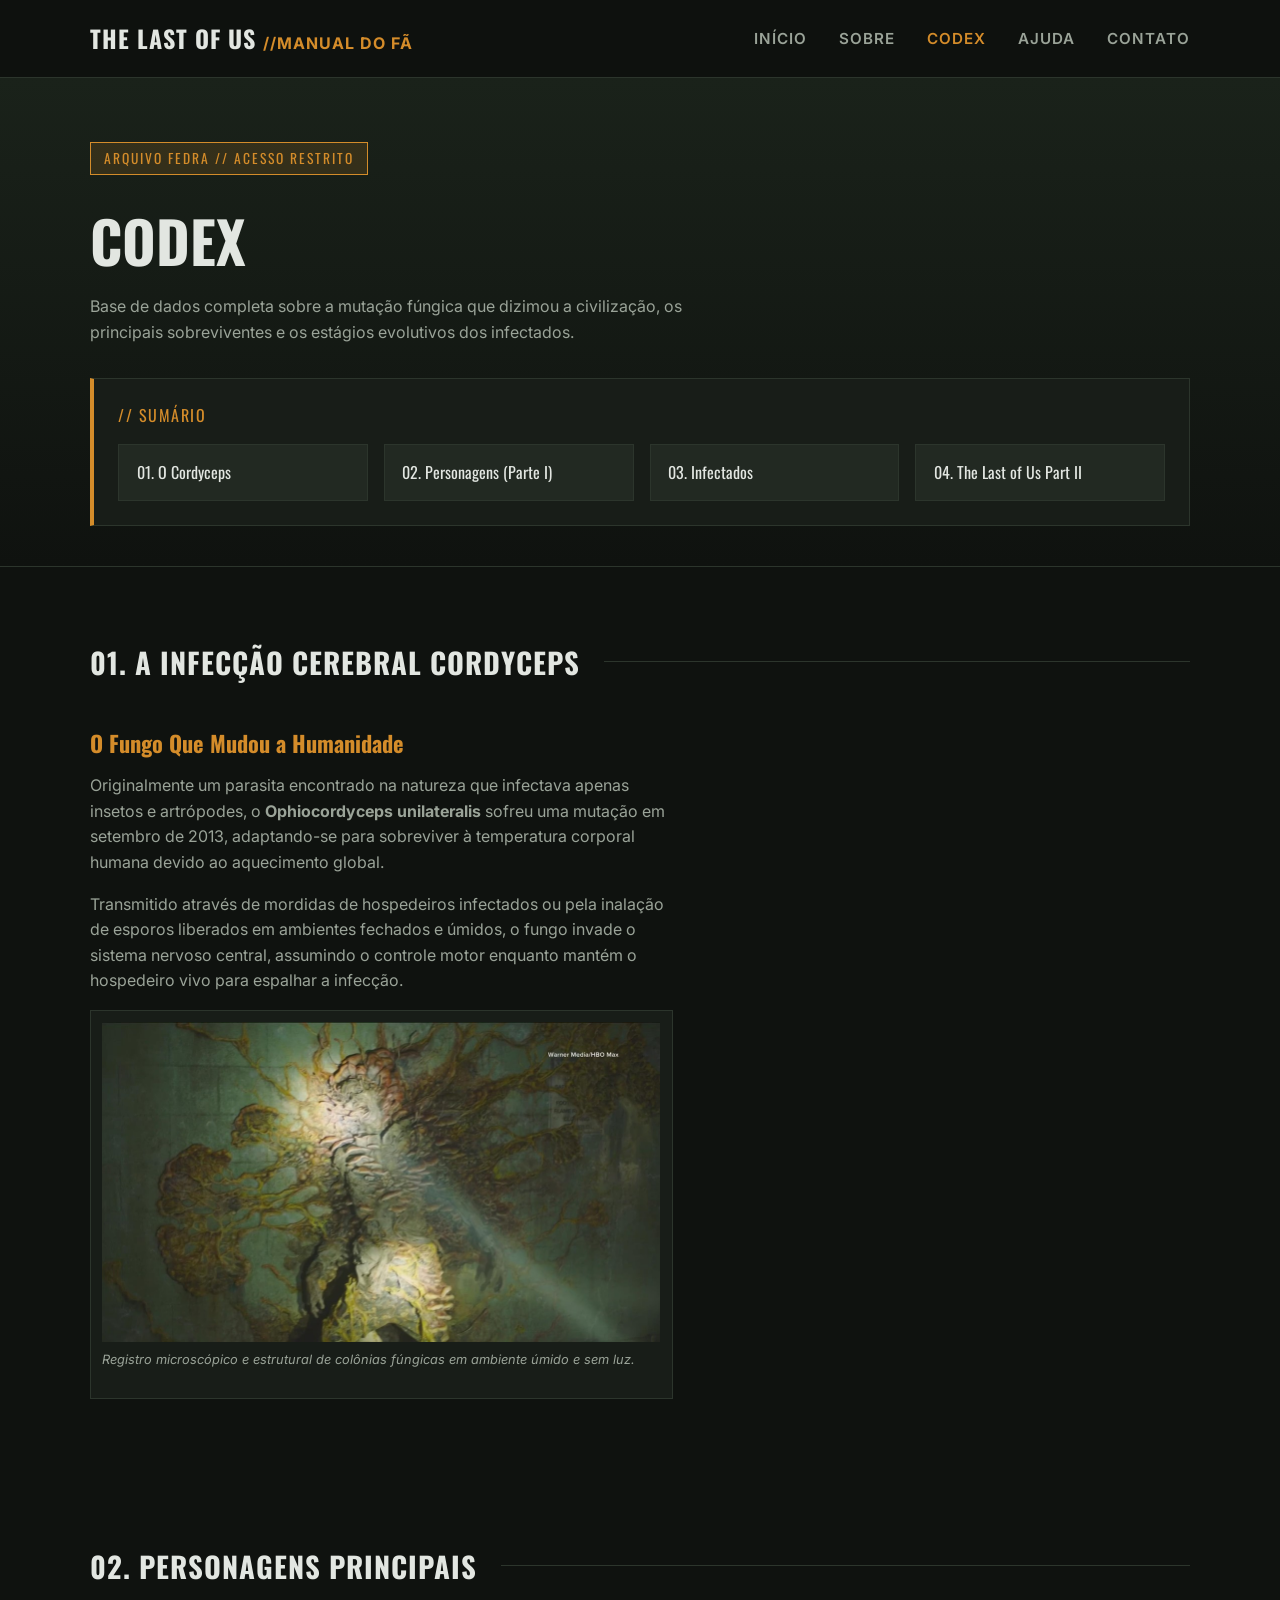
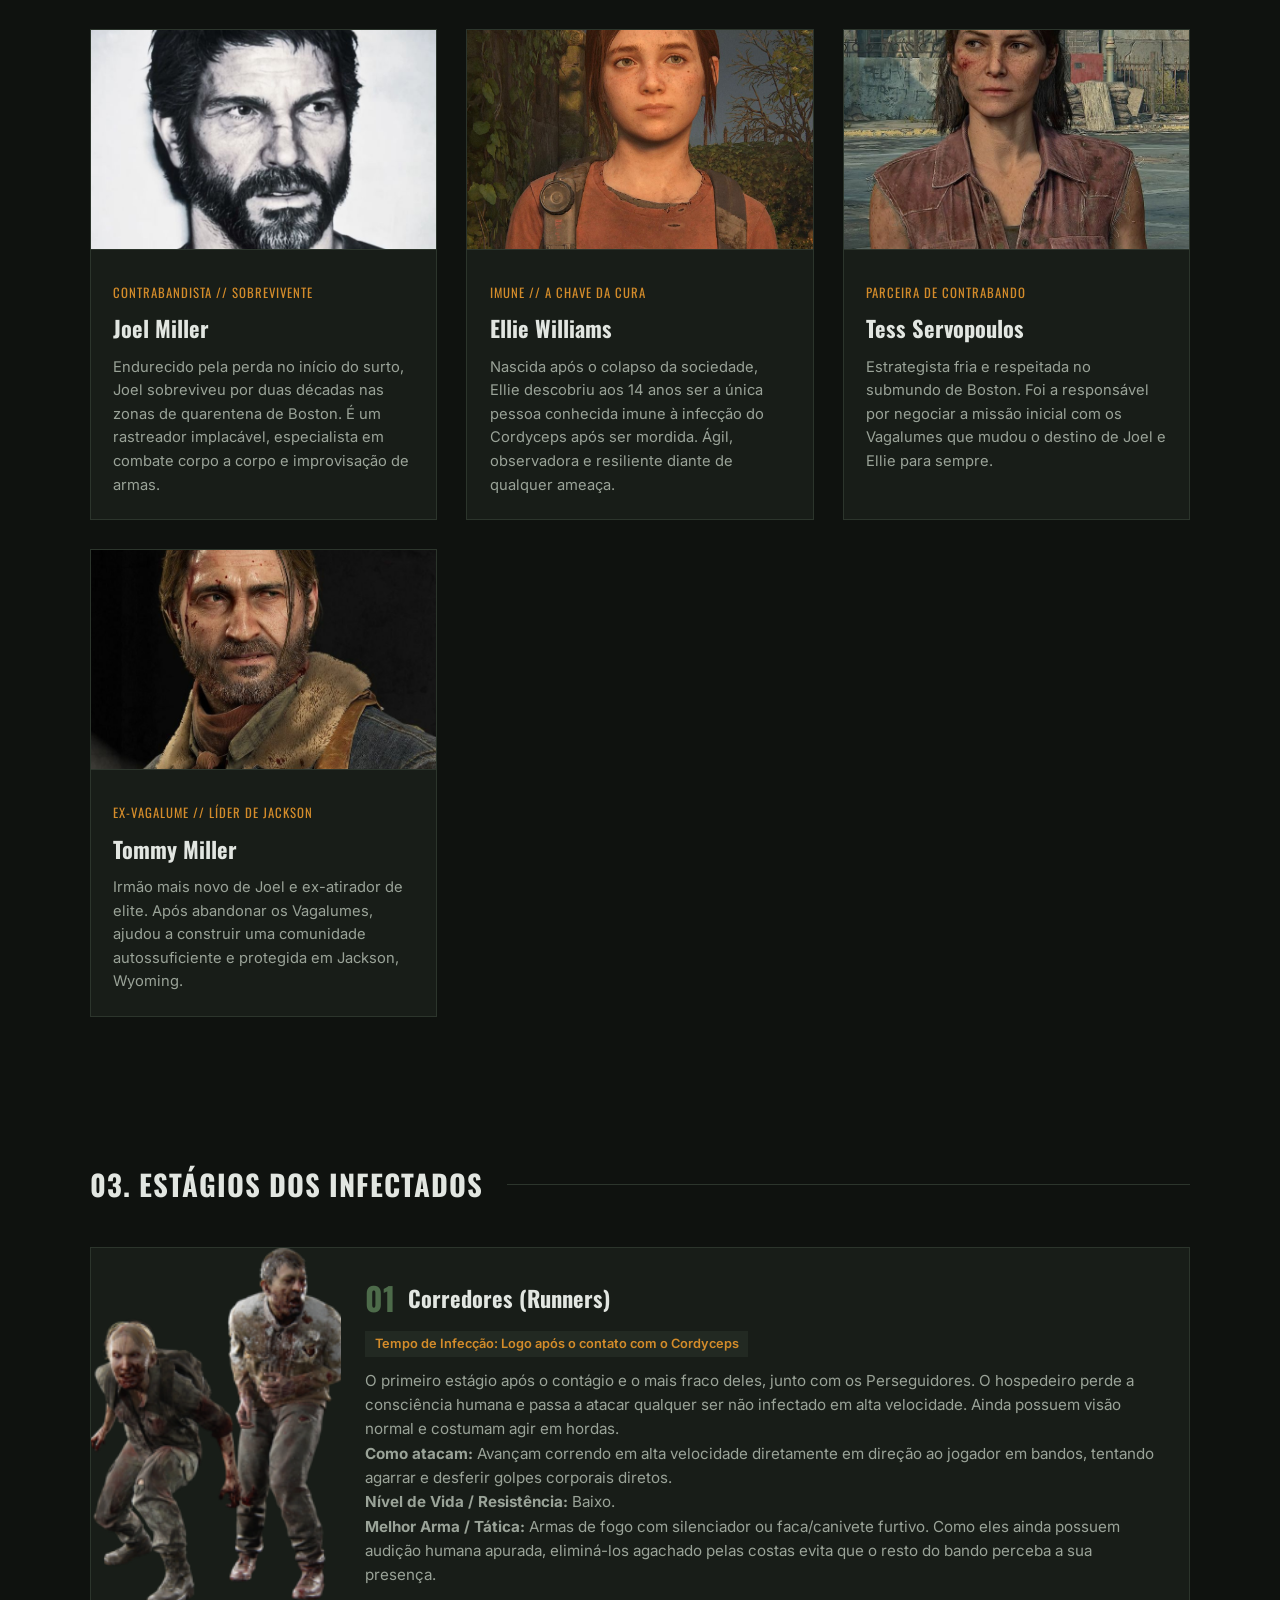
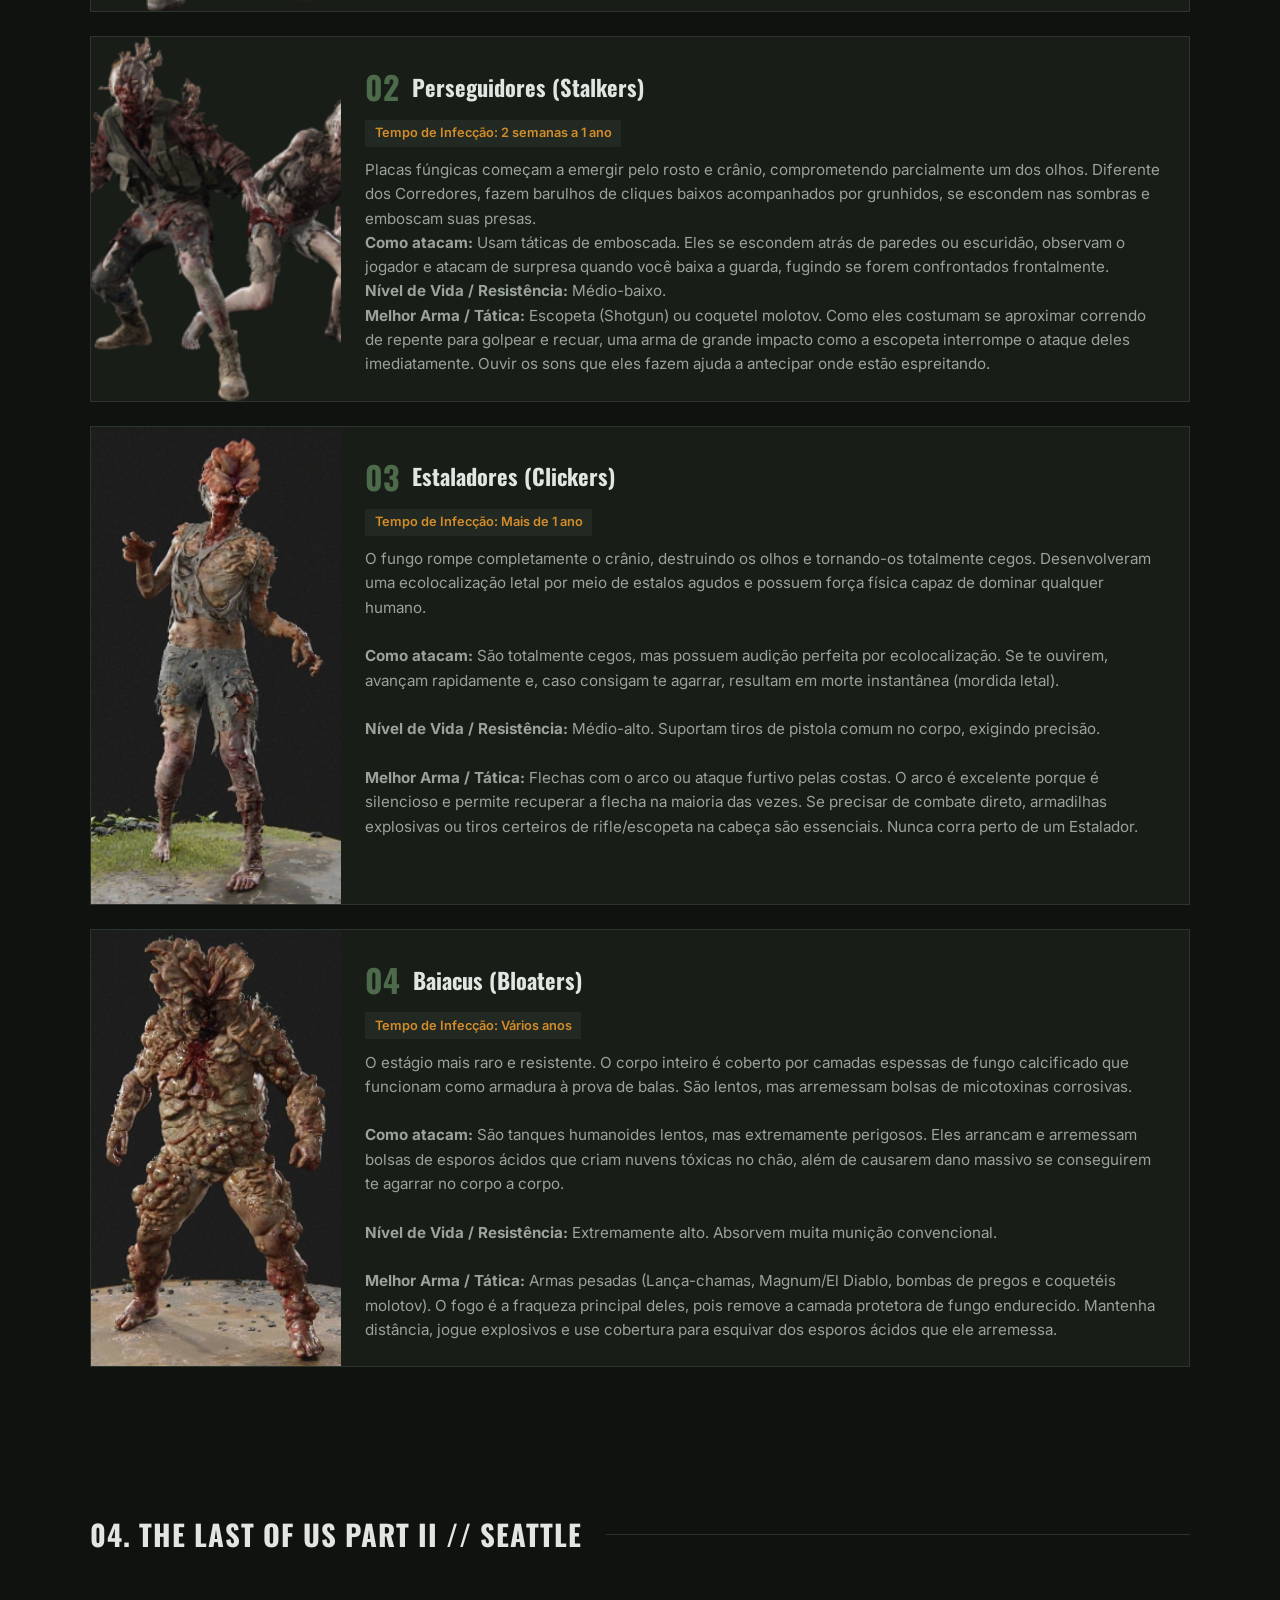
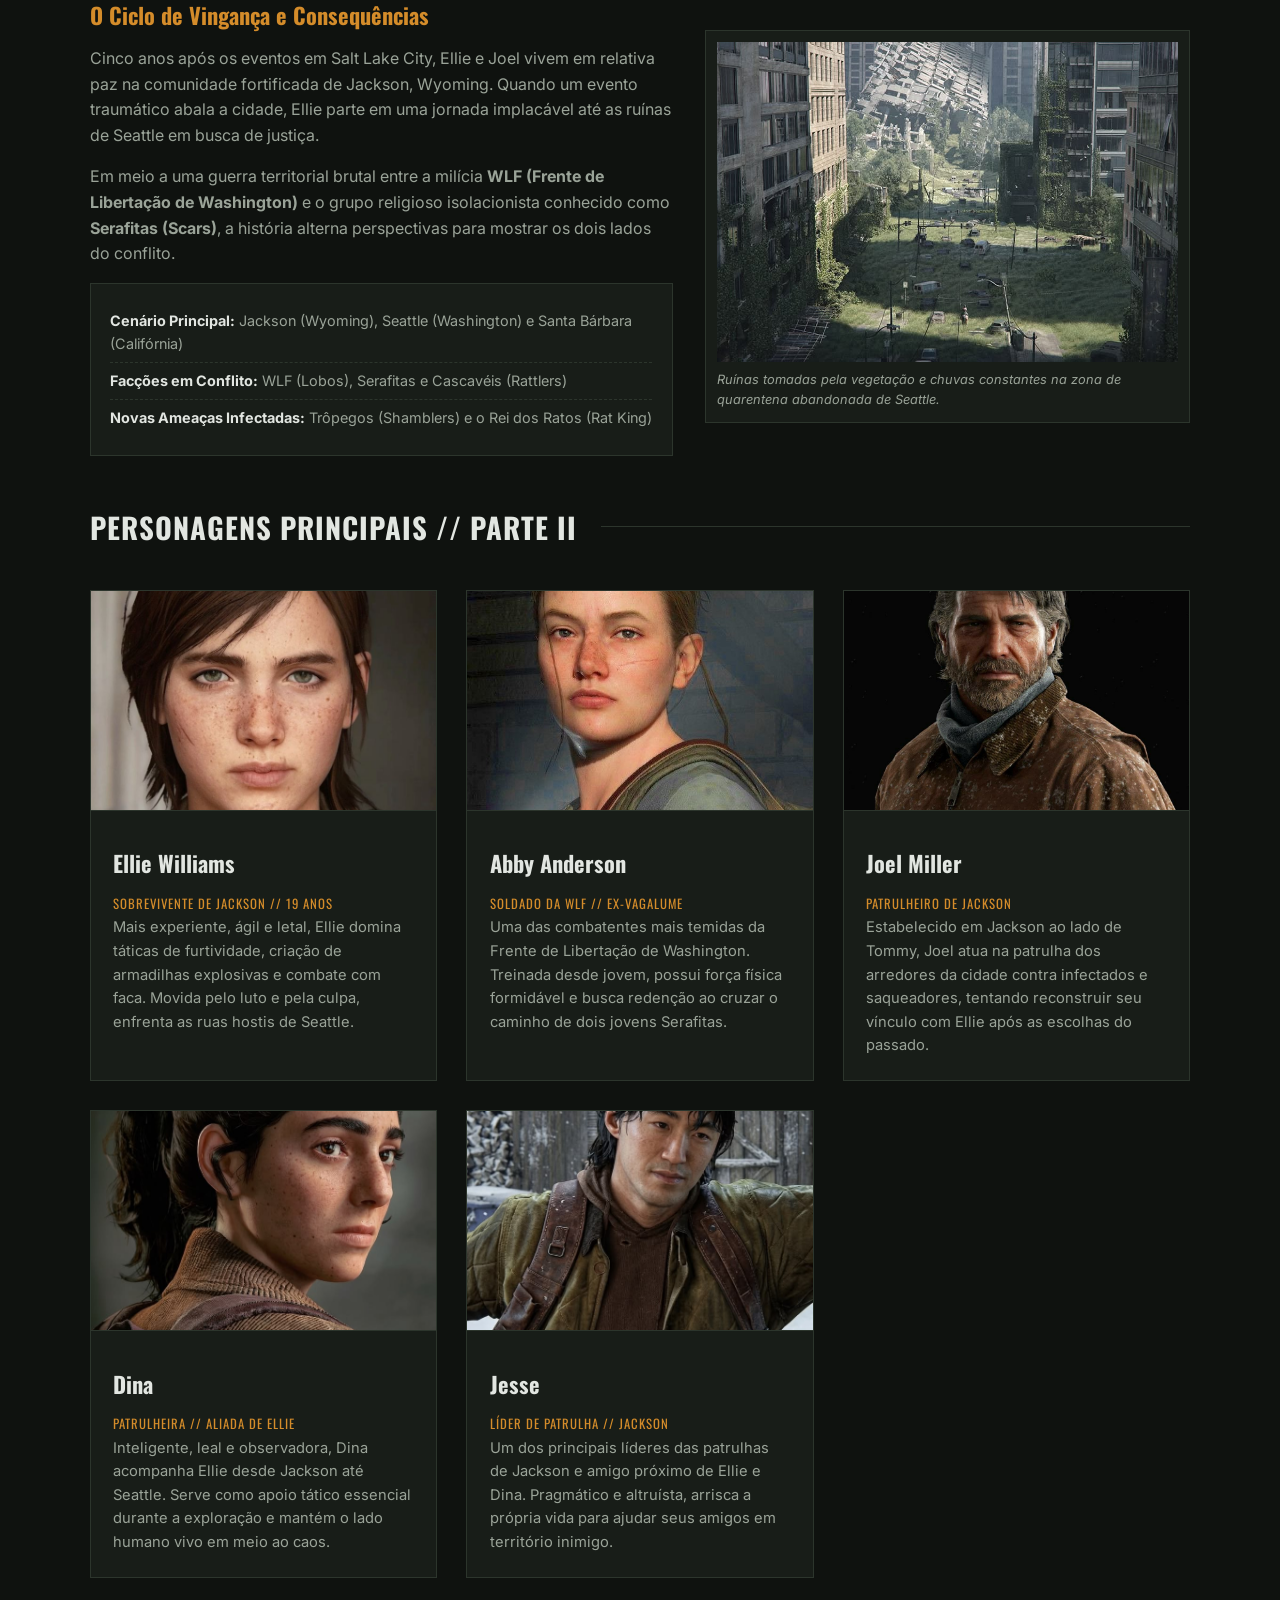
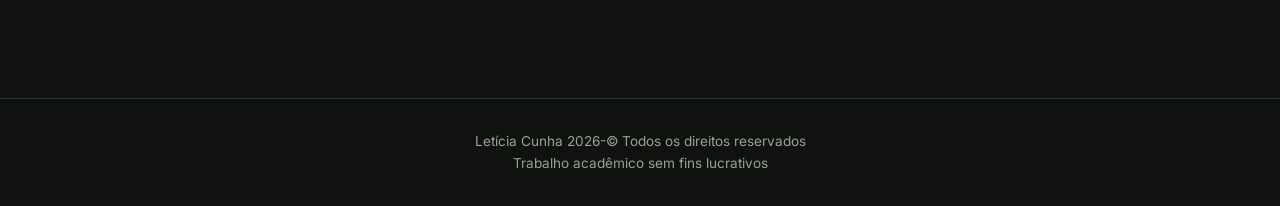
==== codex.html @ 8c50dfb0 "Inserção do Site" ====
<!DOCTYPE html>
<html lang="pt-BR">

<head>
  <meta charset="UTF-8">
  <meta name="viewport" content="width=device-width, initial-scale=1.0">
  <title>The Last of Us | Codex</title>
  <link href="https://fonts.googleapis.com/css2?family=Inter:wght@400;600;700&family=Oswald:wght@500;700&display=swap"
    rel="stylesheet">
  <link rel="icon" type="image/jpeg" href="img/vagalume.jpg">
  <link rel="stylesheet" href="style.css">
</head>

<body id="topo">
  <header class="navbar">
    <div class="container nav-content">
      <a href="index.html" class="logo">THE LAST OF US <span>//MANUAL DO FÃ</span></a>
      <nav>
        <ul class="nav-links">
          <li><a href="index.html">Início</a></li>
          <li><a href="sobre.html">Sobre</a></li>
          <li><a href="codex.html" class="active">Codex</a></li>
          <li><a href="ajuda.html">Ajuda</a></li>
          <li><a href="contato.html">Contato</a></li>
        </ul>
      </nav>
    </div>
  </header>

  <section class="codex-hero">
    <div class="container">
      <span class="tag">ARQUIVO FEDRA // ACESSO RESTRITO</span>
      <h1>CODEX</h1>
      <p>Base de dados completa sobre a mutação fúngica que dizimou a civilização, os principais sobreviventes e os
        estágios evolutivos dos infectados.</p>

      <nav class="summary-box" aria-label="Sumário do Codex">
        <div class="summary-title">// SUMÁRIO</div>
        <ul class="summary-grid">
          <li>
            <a href="#cordyceps" class="summary-link">
              01. O Cordyceps
            </a>
          </li>
          <li>
            <a href="#personagens" class="summary-link">
              02. Personagens (Parte I)
            </a>
          </li>
          <li>
            <a href="#infectados" class="summary-link">
              03. Infectados
            </a>
          </li>
          <li>
            <a href="#parte2" class="summary-link">
              04. The Last of Us Part II
            </a>
          </li>
        </ul>
      </nav>
    </div>
  </section>

  <section id="cordyceps" class="section">
    <div class="container">
      <div class="section-header">
        <h2>01. A INFECÇÃO CEREBRAL CORDYCEPS</h2>
        <div class="line"></div>
      </div>

      <div class="lore-grid">
        <div class="lore-text">
          <h3>O Fungo Que Mudou a Humanidade</h3>
          <p>Originalmente um parasita encontrado na natureza que infectava apenas insetos e artrópodes, o
            <strong>Ophiocordyceps unilateralis</strong> sofreu uma mutação em setembro de 2013, adaptando-se para
            sobreviver à temperatura corporal humana devido ao aquecimento global.
          </p>
          <p>Transmitido através de mordidas de hospedeiros infectados ou pela inalação de esporos liberados em
            ambientes fechados e úmidos, o fungo invade o sistema nervoso central, assumindo o controle motor enquanto
            mantém o hospedeiro vivo para espalhar a infecção.</p>
          <div class="image-frame">
            <img src="img/cordyceps.jpg" alt="Estruturas fúngicas crescendo em ambiente escuro">
            <p class="image-caption">Registro microscópico e estrutural de colônias fúngicas em ambiente úmido e sem
              luz.
            </p>
          </div>
        </div>
      </div>
  </section>

  <section id="personagens" class="section">
    <div class="container">
      <div class="section-header">
        <h2>02. PERSONAGENS PRINCIPAIS</h2>
        <div class="line"></div>
      </div>

      <div class="cards-grid">
        <!-- Joel -->
        <article class="char-card">
          <img src="img/joel.jpg" alt="Retrato representando Joel Miller">
          <div class="char-info">
            <span class="char-role">Contrabandista // Sobrevivente</span>
            <h3>Joel Miller</h3>
            <p>Endurecido pela perda no início do surto, Joel sobreviveu por duas décadas nas zonas de quarentena de
              Boston. É um rastreador implacável, especialista em combate corpo a corpo e improvisação de armas.</p>
          </div>
        </article>

        <!-- Ellie -->
        <article class="char-card">
          <img src="img/ellie1.jpg" alt="Retrato representando Ellie Williams">
          <div class="char-info">
            <span class="char-role">Imune // A Chave da Cura</span>
            <h3>Ellie Williams</h3>
            <p>Nascida após o colapso da sociedade, Ellie descobriu aos 14 anos ser a única pessoa conhecida imune à
              infecção do Cordyceps após ser mordida. Ágil, observadora e resiliente diante de qualquer ameaça.</p>
          </div>
        </article>

        <!-- Tess -->
        <article class="char-card">
          <img src="img/tess.jpg" alt="Retrato representando Tess Servopoulos">
          <div class="char-info">
            <span class="char-role">Parceira de Contrabando</span>
            <h3>Tess Servopoulos</h3>
            <p>Estrategista fria e respeitada no submundo de Boston. Foi a responsável por negociar a missão inicial com
              os Vagalumes que mudou o destino de Joel e Ellie para sempre.</p>
          </div>
        </article>

        <article class="char-card">
          <img src="img/tommy.jpg" alt="Retrato representando Tommy Miller">
          <div class="char-info">
            <span class="char-role">Ex-Vagalume // Líder de Jackson</span>
            <h3>Tommy Miller</h3>
            <p>Irmão mais novo de Joel e ex-atirador de elite. Após abandonar os Vagalumes, ajudou a construir uma
              comunidade autossuficiente e protegida em Jackson, Wyoming.</p>
          </div>
        </article>
      </div>
    </div>
  </section>

  <section id="infectados" class="section">
    <div class="container">
      <div class="section-header">
        <h2>03. ESTÁGIOS DOS INFECTADOS</h2>
        <div class="line"></div>
      </div>

      <div class="infected-list">
        <div class="infected-card">
          <img src="img/runner.png" alt="Representação sombria de um Corredor">
          <div class="infected-content">
            <div class="stage-header">
              <span class="stage-num">01</span>
              <h3>Corredores (Runners)</h3>
            </div>
            <span class="infected-meta">Tempo de Infecção: Logo após o contato com o Cordyceps</span>
            <p>O primeiro estágio após o contágio e o mais fraco deles, junto com os Perseguidores. O hospedeiro perde a
              consciência humana e passa a atacar qualquer ser não infectado em alta velocidade. Ainda possuem visão
              normal e costumam agir em hordas.<br>
              <b>Como atacam:</b> Avançam correndo em alta velocidade diretamente em direção ao jogador em bandos,
              tentando
              agarrar e desferir golpes corporais diretos.<br>
              <b>Nível de Vida / Resistência:</b> Baixo.<br>
              <b>Melhor Arma / Tática:</b> Armas de fogo com silenciador ou faca/canivete furtivo. Como eles ainda
              possuem
              audição humana apurada, eliminá-los agachado pelas costas evita que o resto do bando perceba a sua
              presença.
            </p>
            <div class="line"></div>
          </div>
        </div>

        <div class="infected-card">
          <img src="img/stalker.png" alt="Representação de um Perseguidor nas sombras">
          <div class="infected-content">
            <div class="stage-header">
              <span class="stage-num">02</span>
              <h3>Perseguidores (Stalkers)</h3>
            </div>
            <span class="infected-meta">Tempo de Infecção: 2 semanas a 1 ano</span>
            <p>Placas fúngicas começam a emergir pelo rosto e crânio, comprometendo parcialmente um dos olhos. Diferente
              dos Corredores, fazem barulhos de cliques baixos acompanhados por grunhidos, se escondem nas sombras e
              emboscam suas presas.<br>
              <b>Como atacam:</b> Usam táticas de emboscada. Eles se escondem atrás de paredes ou escuridão, observam o
              jogador e atacam de surpresa quando você baixa a guarda, fugindo se forem confrontados frontalmente.<br>
              <b>Nível de Vida / Resistência:</b> Médio-baixo.<br>
              <b>Melhor Arma / Tática:</b> Escopeta (Shotgun) ou coquetel molotov. Como eles costumam se aproximar
              correndo de
              repente para golpear e recuar, uma arma de grande impacto como a escopeta interrompe o ataque deles
              imediatamente. Ouvir os sons que eles fazem ajuda a antecipar onde estão espreitando.
            </p>
          </div>
        </div>

        <div class="infected-card">
          <img src="img/clicker.png" alt="Textura orgânica representando um Estalador">
          <div class="infected-content">
            <div class="stage-header">
              <span class="stage-num">03</span>
              <h3>Estaladores (Clickers)</h3>
            </div>
            <span class="infected-meta">Tempo de Infecção: Mais de 1 ano</span>
            <p>O fungo rompe completamente o crânio, destruindo os olhos e tornando-os totalmente cegos. Desenvolveram
              uma ecolocalização letal por meio de estalos agudos e possuem força física capaz de dominar qualquer
              humano.<br><br>
            <p><b>Como atacam:</b> São totalmente cegos, mas possuem audição perfeita por ecolocalização. Se te ouvirem,
              avançam
              rapidamente e, caso consigam te agarrar, resultam em morte instantânea (mordida letal).<br><br>
              <b>Nível de Vida / Resistência:</b> Médio-alto. Suportam tiros de pistola comum no corpo, exigindo
              precisão.<br><br>
              <b>Melhor Arma / Tática:</b> Flechas com o arco ou ataque furtivo pelas costas. O arco é excelente porque
              é
              silencioso e permite recuperar a flecha na maioria das vezes. Se precisar de combate direto, armadilhas
              explosivas ou tiros certeiros de rifle/escopeta na cabeça são essenciais. Nunca corra perto de um
              Estalador.
            </p>
          </div>
        </div>

        <div class="infected-card">
          <img src="img/bloater.png" alt="Representação densa e pesada de um Baiacu">
          <div class="infected-content">
            <div class="stage-header">
              <span class="stage-num">04</span>
              <h3>Baiacus (Bloaters)</h3>
            </div>
            <span class="infected-meta">Tempo de Infecção: Vários anos</span>
            <p>O estágio mais raro e resistente. O corpo inteiro é coberto por camadas espessas de fungo calcificado que
              funcionam como armadura à prova de balas. São lentos, mas arremessam bolsas de micotoxinas
              corrosivas.<br><br>
              <b>Como atacam:</b> São tanques humanoides lentos, mas extremamente perigosos. Eles arrancam e arremessam
              bolsas
              de esporos ácidos que criam nuvens tóxicas no chão, além de causarem dano massivo se conseguirem te
              agarrar no corpo a corpo.<br><br>
              <b>Nível de Vida / Resistência:</b> Extremamente alto. Absorvem muita munição convencional.<br><br>
              <b>Melhor Arma / Tática:</b> Armas pesadas (Lança-chamas, Magnum/El Diablo, bombas de pregos e coquetéis
              molotov). O fogo é a fraqueza principal deles, pois remove a camada protetora de fungo endurecido.
              Mantenha distância, jogue explosivos e use cobertura para esquivar dos esporos ácidos que ele arremessa.
            </p>
          </div>
        </div>
      </div>
    </div>
  </section>
  <!--2 -->
  <section id="parte2" class="section">
    <div class="container">
      <div class="section-header">
        <h2>04. THE LAST OF US PART II // SEATTLE</h2>
        <div class="line"></div>
      </div>

      <div class="lore-grid" style="margin-bottom: 3rem;">
        <div class="lore-text">
          <h3>O Ciclo de Vingança e Consequências</h3>
          <p>Cinco anos após os eventos em Salt Lake City, Ellie e Joel vivem em relativa paz na comunidade fortificada
            de Jackson, Wyoming. Quando um evento traumático abala a cidade, Ellie parte em uma jornada implacável até
            as ruínas de Seattle em busca de justiça.</p>
          <p>Em meio a uma guerra territorial brutal entre a milícia <strong>WLF (Frente de Libertação de
              Washington)</strong> e o grupo religioso isolacionista conhecido como <strong>Serafitas (Scars)</strong>,
            a história alterna perspectivas para mostrar os dois lados do conflito.</p>

          <div class="lore-facts">
            <ul>
              <li><strong>Cenário Principal:</strong> Jackson (Wyoming), Seattle (Washington) e Santa Bárbara
                (Califórnia)</li>
              <li><strong>Facções em Conflito:</strong> WLF (Lobos), Serafitas e Cascavéis (Rattlers)</li>
              <li><strong>Novas Ameaças Infectadas:</strong> Trôpegos (Shamblers) e o Rei dos Ratos (Rat King)</li>
            </ul>
          </div>
        </div>

        <div class="image-frame">
          <img src="img/seattle.jpg" alt="Ruínas urbanas tomadas pela vegetação em Seattle">
          <p class="image-caption">Ruínas tomadas pela vegetação e chuvas constantes na zona de quarentena abandonada de
            Seattle.</p>
        </div>
      </div>

      <div class="section-header">
        <h2>PERSONAGENS PRINCIPAIS // PARTE II</h2>
        <div class="line"></div>
      </div>

      <div class="cards-grid">
        <!-- Ellie -->
        <article class="char-card">
          <img src="img/ellie2.jpg" alt="Ellie em The Last of Us Part II">
          <div class="char-info">
            <h3>Ellie Williams</h3>
            <span class="char-role">Sobrevivente de Jackson // 19 Anos</span>

            <p>Mais experiente, ágil e letal, Ellie domina táticas de furtividade, criação de armadilhas explosivas e
              combate com faca. Movida pelo luto e pela culpa, enfrenta as ruas hostis de Seattle.</p>
          </div>
        </article>

        <!-- Abby -->
        <article class="char-card">
          <img src="img/abby2.jpg" alt="Abby Anderson">
          <div class="char-info">
            <h3>Abby Anderson</h3>
            <span class="char-role">Soldado da WLF // Ex-Vagalume</span>

            <p>Uma das combatentes mais temidas da Frente de Libertação de Washington. Treinada desde jovem, possui
              força física formidável e busca redenção ao cruzar o caminho de dois jovens Serafitas.</p>
          </div>
        </article>

        <!-- Joel -->
        <article class="char-card">
          <img src="img/joel2.jpg" alt="Joel Miller em Jackson">
          <div class="char-info">
            <h3>Joel Miller</h3>
            <span class="char-role">Patrulheiro de Jackson</span>

            <p>Estabelecido em Jackson ao lado de Tommy, Joel atua na patrulha dos arredores da cidade contra infectados
              e saqueadores, tentando reconstruir seu vínculo com Ellie após as escolhas do passado.</p>
          </div>
        </article>

        <!-- Dina -->
        <article class="char-card">
          <img src="img/dina.jpg" alt="Dina">
          <div class="char-info">
            <h3>Dina</h3>
            <span class="char-role">Patrulheira // Aliada de Ellie</span>

            <p>Inteligente, leal e observadora, Dina acompanha Ellie desde Jackson até Seattle. Serve como apoio tático
              essencial durante a exploração e mantém o lado humano vivo em meio ao caos.</p>
          </div>
        </article>

        <!-- Jesse -->
        <article class="char-card">
          <img src="img/jesse.jpg" alt="Jesse">
          <div class="char-info">
            <h3>Jesse</h3>
            <span class="char-role">Líder de Patrulha // Jackson</span>
            <p>Um dos principais líderes das patrulhas de Jackson e amigo próximo de Ellie e Dina. Pragmático e
              altruísta, arrisca a própria vida para ajudar seus amigos em território inimigo.</p>
          </div>
        </article>
      </div>
    </div>
  </section>
  <a href="#topo" class="back-to-top">&uarr; TOPO</a>

  <footer class="footer">
    <div class="container">
      <p>Letícia Cunha 2026-© Todos os direitos reservados <br> Trabalho acadêmico sem fins lucrativos</p>
    </div>
  </footer>
  <script>
    const btnTopo = document.querySelector('.back-to-top');

    window.addEventListener('scroll', function () {
      if (window.scrollY > 300) {
        btnTopo.classList.add('ativo');
      } else {
        btnTopo.classList.remove('ativo');
      }
    });
  </script>
</body>

</html>
---- style.css ----
:root {
    --bg-dark: #0f120f;
    --bg-card: #181d18;
    --bg-elevated: #222922;
    --text-main: #e2e6e1;
    --text-muted: #9aa398;
    --accent-amber: #d48c2a;   
    --accent-moss: #4d6b4a;    
    --border-color: #2c352c;
    --font-display: 'Oswald', sans-serif;
    --font-body: 'Inter', sans-serif;
  }
  
  * {
    margin: 0;
    padding: 0;
    box-sizing: border-box;
  }
  
  body {
    background-color: var(--bg-dark);
    color: var(--text-main);
    font-family: var(--font-body);
    line-height: 1.6;
  }
  
  .container {
    width: 90%;
    max-width: 1100px;
    margin: 0 auto;
  }
  
  .navbar {
    background-color: rgba(15, 18, 15, 0.95);
    border-bottom: 1px solid var(--border-color);
    padding: 1.2rem 0;
    position: sticky;
    top: 0;
    z-index: 100;
  }
  

  
  .nav-content {
    display: flex;
    justify-content: space-between;
    align-items: center;
  }
  
  .logo {
    font-family: var(--font-display);
    font-size: 1.5rem;
    font-weight: 700;
    color: var(--text-main);
    text-decoration: none;
    letter-spacing: 1px;
  }
  
  .logo span {
    color: var(--accent-amber);
    font-size: 1rem;
  }
  
  .nav-links {
    list-style: none;
    display: flex;
    gap: 2rem;
  }
  
  .nav-links a {
    color: var(--text-muted);
    text-decoration: none;
    font-weight: 600;
    font-size: 0.95rem;
    text-transform: uppercase;
    letter-spacing: 1px;
    transition: color 0.3s;
  }
  
  .nav-links a:hover,
  .nav-links a.active {
    color: var(--accent-amber);
  }
  
  .hero {
    position: relative;
    min-height: 75vh;
    display: flex;
    align-items: center;
    background: 
      linear-gradient(to right, rgba(15, 18, 15, 0.95) 35%, rgba(15, 18, 15, 0.6)),
      radial-gradient(circle at top right, #2e3d2c, #0f120f);
    border-bottom: 1px solid var(--border-color);
  }
  
  .hero-content {
    max-width: 680px;
    padding: 4rem 0;
  }
  
  .tag {
    display: inline-block;
    background-color: rgba(212, 140, 42, 0.15);
    color: var(--accent-amber);
    border: 1px solid var(--accent-amber);
    padding: 0.3rem 0.8rem;
    font-family: var(--font-display);
    font-size: 0.85rem;
    letter-spacing: 2px;
    margin-bottom: 1.2rem;
  }
  
  .hero h1 {
    font-family: var(--font-display);
    font-size: clamp(2.4rem, 5vw, 3.8rem);
    line-height: 1.1;
    margin-bottom: 1.2rem;
    letter-spacing: 0.5px;
  }
  
  .hero p {
    color: var(--text-muted);
    font-size: 1.1rem;
    margin-bottom: 2rem;
  }
  /*BOTOES*/

  .btn-saibamais {
    display: inline-block;
    background-color: 2c352c(79, 98, 124, 0.63);
    color: #ffffff;
    border: 1px solid #d48c2a;
    padding: 6px 10px;
    margin-top: 10px;
    border-radius: 10px;
    text-decoration: none;
    font-weight: 600;
    cursor: pointer;
    transition: all 0.3s ease;
  }
  
  .btn-saibamais:hover {
    background-color: #0d1c07c2;
    box-shadow: 0 0 10px #e5eb7a;
    transform: translateY(-2px);
  }
  .hero-buttons {
    display: flex;
    gap: 1rem;
    flex-wrap: wrap;
  }
  
  .btn {
    padding: 0.85rem 1.8rem;
    text-decoration: none;
    font-family: var(--font-display);
    text-transform: uppercase;
    letter-spacing: 1.5px;
    font-size: 1rem;
    transition: all 0.3s ease;
  }
  
  .btn-primary {
    background-color: var(--accent-amber);
    color: #0f120f;
    font-weight: 700;
  }
  
  .btn-primary:hover {
    background-color: #e69d38;
  }
  
  .btn-outline {
    border: 1px solid var(--text-muted);
    color: var(--text-main);
  }
  
  .btn-outline:hover {
    border-color: var(--accent-amber);
    color: var(--accent-amber);
  }
  
  /*CARDS*/
  .section {
    padding: 4.5rem 0;
  }
  
  .section-header {
    display: flex;
    align-items: center;
    gap: 1.5rem;
    margin-bottom: 2.5rem;
  }
  
  .section-header h2 {
    font-family: var(--font-display);
    font-size: 1.8rem;
    letter-spacing: 1px;
    white-space: nowrap;
  }
  
  .section-header .line {
    height: 1px;
    background-color: var(--border-color);
    width: 100%;
  }
  
  .cards-grid {
    display: grid;
    grid-template-columns: repeat(auto-fit, minmax(290px, 1fr));
    gap: 1.8rem;
  }
  
  .card {
    background-color: var(--bg-card);
    border: 1px solid var(--border-color);
    padding: 2rem;
    transition: transform 0.3s, border-color 0.3s;
  }
  
  .card:hover {
    transform: translateY(-5px);
    border-color: var(--accent-moss);
  }
  
  .card-badge {
    color: var(--accent-amber);
    font-family: var(--font-display);
    font-size: 1.85rem;
    letter-spacing: 1.5px;
    margin-bottom: 0.6rem;
  }
  
  .card h3 {
    font-family: var(--font-display);
    font-size: 1.4rem;
    margin-bottom: 0.8rem;
  }
  
  .card p {
    color: var(--text-muted);
    font-size: 1rem;
  }
  
  /* PÁGINA SOBRE */
  .page-banner {
    background: linear-gradient(to bottom, #1a211a, var(--bg-dark));
    padding: 4rem 0 3rem;
    border-bottom: 1px solid var(--border-color);
  }
  
  .page-banner h1 {
    font-family: var(--font-display);
    font-size: 2.8rem;
    margin-bottom: 0.5rem;
  }
  
  .page-banner p {
    color: var(--text-muted);
  }
  
  .about-grid {
    display: grid;
    grid-template-columns: 1.5fr 1fr;
    gap: 3rem;
    align-items: start;
  }
  
  .about-text h2 {
    font-family: var(--font-display);
    font-size: 1.8rem;
    margin-bottom: 1rem;
    color: var(--accent-amber);
  }
  
  .about-text p {
    margin-bottom: 1.2rem;
    color: var(--text-muted);
  }
  
  .quote {
    border-left: 3px solid var(--accent-amber);
    padding-left: 1.2rem;
    margin-top: 1.5rem;
    font-style: italic;
    color: var(--text-main);
  }
  
  .about-box {
    background-color: var(--bg-card);
    border: 1px solid var(--border-color);
    padding: 1.8rem;
  }
  
  .about-box h3 {
    font-family: var(--font-display);
    margin-bottom: 1.2rem;
    letter-spacing: 1px;
    border-bottom: 1px solid var(--border-color);
    padding-bottom: 0.5rem;
  }
  
  .info-list {
    list-style: none;
  }
  
  .info-list li {
    padding: 0.6rem 0;
    border-bottom: 1px dashed var(--border-color);
    font-size: 0.92rem;
    color: var(--text-muted);
  }
  
  .info-list li strong {
    color: var(--text-main);
  }
  
  .stages-list {
    display: flex;
    flex-direction: column;
    gap: 1.2rem;
  }
  
  .stage-item {
    display: flex;
    gap: 1.5rem;
    background-color: var(--bg-card);
    border: 1px solid var(--border-color);
    padding: 1.5rem;
    align-items: center;
  }
  
  .stage-num {
    font-family: var(--font-display);
    font-size: 2rem;
    font-weight: 700;
    color: var(--accent-moss);
  }
  
  .stage-item h4 {
    font-family: var(--font-display);
    font-size: 1.25rem;
    margin-bottom: 0.3rem;
  }
  
  .stage-item p {
    color: var(--text-muted);
    font-size: 0.95rem;
  }
  
  .footer {
    border-top: 1px solid var(--border-color);
    padding: 2rem 0;
    text-align: center;
    color: var(--text-muted);
    font-size: 0.85rem;
    margin-top: 3rem;
  }
  
  @media (max-width: 768px) {
    .about-grid {
      grid-template-columns: 1fr;
    }
    
    .stage-item {
      flex-direction: column;
      align-items: flex-start;
      gap: 0.5rem;
    }
  }
  .btn-topo {
    bottom: 15px;
    right: 15px;
    padding: 10px 14px;
    font-size: 0.75rem;
}
.btn-topo {
  position: fixed;
  bottom: 30px;
  right: 30px;
  background-color: var(--cor-destaque);
  color: white;
  text-decoration: none;
  padding: 12px 18px;
  border-radius: 50px;
  font-weight: bold;
  font-size: 0.85rem;
  box-shadow: 0 4px 15px rgba(0, 0, 0, 0.3);
  transition: all 0.4s ease;
  z-index: 9999;
  opacity: 0;
  visibility: hidden;
  transform: translateY(20px);
}

.btn-topo.ativo {
  opacity: 1;
  visibility: visible;
  transform: translateY(0);
}

.btn-topo:hover {
  background-color: #a87f2a;
}
.codex-hero {
  background: linear-gradient(to bottom, #1a221a, var(--bg-dark));
  padding: 4rem 0 2.5rem;
  border-bottom: 1px solid var(--border-color);
}

.codex-hero h1 {
  font-family: var(--font-display);
  font-size: clamp(2.4rem, 5vw, 3.6rem);
  margin-bottom: 0.5rem;
}

.codex-hero p {
  color: var(--text-muted);
  max-width: 650px;
}

/* Sumário */
.summary-box {
  background-color: var(--bg-card);
  border: 1px solid var(--border-color);
  border-left: 4px solid var(--accent-amber);
  padding: 1.5rem;
  margin-top: 2rem;
}

.summary-title {
  font-family: var(--font-display);
  color: var(--accent-amber);
  letter-spacing: 1.5px;
  margin-bottom: 1rem;
}

.summary-grid {
  display: grid;
  grid-template-columns: repeat(auto-fit, minmax(220px, 1fr));
  gap: 1rem;
  list-style: none;
}

.summary-link {
  display: flex;
  justify-content: space-between;
  background-color: var(--bg-elevated);
  border: 1px solid var(--border-color);
  padding: 0.9rem 1.1rem;
  color: var(--text-main);
  text-decoration: none;
  font-family: var(--font-display);
  transition: 0.3s;
}

.summary-link span {
  color: var(--accent-amber);
}

.summary-link:hover {
  border-color: var(--accent-amber);
  transform: translateY(-2px);
}

/* Seções e Tópico 01: Cordyceps */
.section {
  scroll-margin-top: 80px;
}

.lore-grid {
  display: grid;
  grid-template-columns: 1.2fr 1fr;
  gap: 2rem;
  align-items: center;
}

.lore-text h3 {
  font-family: var(--font-display);
  color: var(--accent-amber);
  font-size: 1.4rem;
  margin-bottom: 0.8rem;
}

.lore-text p {
  color: var(--text-muted);
  margin-bottom: 1rem;
}

.lore-facts {
  background-color: var(--bg-card);
  border: 1px solid var(--border-color);
  padding: 1.2rem;
}

.lore-facts ul {
  list-style: none;
}

.lore-facts li {
  padding: 0.4rem 0;
  border-bottom: 1px dashed var(--border-color);
  font-size: 0.9rem;
  color: var(--text-muted);
}

.lore-facts li:last-child {
  border-bottom: none;
}

.lore-facts strong {
  color: var(--text-main);
}

.image-frame {
  background-color: var(--bg-card);
  border: 1px solid var(--border-color);
  padding: 0.7rem;
}

.image-frame img {
  width: 100%;
  height: 320px;
  object-fit: cover;
  display: block;
}

.image-caption {
  font-size: 0.8rem;
  color: var(--text-muted);
  margin-top: 0.5rem;
  font-style: italic;
}

/* Tópico 02: Personagens */
.char-card {
  background-color: var(--bg-card);
  border: 1px solid var(--border-color);
  transition: 0.3s;
}

.char-card:hover {
  transform: translateY(-4px);
  border-color: var(--accent-amber);
}

.char-card img {
  width: 100%;
  height: 220px;
  object-fit: cover;
  border-bottom: 1px solid var(--border-color);
}

.char-info {
  padding: 1.4rem;
}

.char-role {
  font-family: var(--font-display);
  color: var(--accent-amber);
  font-size: 0.8rem;
  letter-spacing: 1px;
  text-transform: uppercase;
}

.char-info h3 {
  font-family: var(--font-display);
  font-size: 1.4rem;
  margin: 0.3rem 0 0.6rem;
}

.char-info p {
  color: var(--text-muted);
  font-size: 0.92rem;
}

/* Tópico 03: Infectados */
.infected-list {
  display: flex;
  flex-direction: column;
  gap: 1.5rem;
}

.infected-card {
  display: grid;
  grid-template-columns: 250px 1fr;
  background-color: var(--bg-card);
  border: 1px solid var(--border-color);
}

.infected-card img {
  width: 100%;
  height: 100%;
  min-height: 190px;
  object-fit: cover;
}

.infected-content {
  padding: 1.5rem;
}

.stage-header {
  display: flex;
  align-items: center;
  gap: 0.8rem;
  margin-bottom: 0.4rem;
}

.stage-header h3 {
  font-family: var(--font-display);
  font-size: 1.4rem;
}

.infected-meta {
  display: inline-block;
  background-color: var(--bg-elevated);
  color: var(--accent-amber);
  padding: 0.2rem 0.6rem;
  font-size: 0.8rem;
  font-weight: 600;
  margin-bottom: 0.7rem;
}

.infected-content p {
  color: var(--text-muted);
  font-size: 0.95rem;
}

.back-to-top {
  position: fixed;
  bottom: 25px;
  right: 25px;
  background-color: var(--accent-amber);
  color: var(--bg-dark);
  text-decoration: none;
  font-family: var(--font-display);
  font-weight: 700;
  padding: 0.7rem 1.1rem;
  border-radius: 4px;
  z-index: 99;
  
  /* Estados para sumir e aparecer suavemente */
  opacity: 0;
  visibility: hidden;
  transform: translateY(15px);
  transition: opacity 0.3s ease, visibility 0.3s ease, transform 0.3s ease;
}

/* Estado quando a classe 'ativo' for adicionada via JavaScript */
.back-to-top.ativo {
  opacity: 1;
  visibility: visible;
  transform: translateY(0);
}

.back-to-top:hover {
  background-color: #e69d38;
}

@media (max-width: 768px) {
  .lore-grid,
  .infected-card {
    grid-template-columns: 1fr;
  }
}
/* === FORMULÁRIO DE CONTATO === */
.contact-box {
  background-color: var(--bg-card);
  border: 1px solid var(--border-color);
  border-left: 4px solid var(--accent-amber);
  padding: 2rem;
  max-width: 700px;
  margin: 0 auto;
}

.contact-desc {
  color: var(--text-muted);
  margin-bottom: 1.8rem;
  font-size: 0.98rem;
}

.tlou-form {
  display: flex;
  flex-direction: column;
  gap: 1.3rem;
}

.form-group {
  display: flex;
  flex-direction: column;
  gap: 0.5rem;
}

.form-group label {
  font-family: var(--font-display);
  color: var(--text-main);
  letter-spacing: 1px;
  font-size: 0.95rem;
  text-transform: uppercase;
}

.tlou-form input,
.tlou-form select,
.tlou-form textarea {
  background-color: var(--bg-elevated);
  border: 1px solid var(--border-color);
  color: var(--text-main);
  font-family: var(--font-body);
  font-size: 0.95rem;
  padding: 0.85rem 1rem;
  outline: none;
  transition: border-color 0.3s ease;
}

.tlou-form textarea {
  resize: none;
}

.tlou-form input:focus,
.tlou-form select:focus,
.tlou-form textarea:focus {
  border-color: var(--accent-amber);
}

.btn-submit {
  background-color: var(--accent-amber);
  color: var(--bg-dark);
  font-family: var(--font-display);
  font-weight: 700;
  font-size: 1.05rem;
  letter-spacing: 1.5px;
  padding: 0.9rem 1.8rem;
  border: none;
  cursor: pointer;
  align-self: flex-start;
  transition: background-color 0.3s ease, transform 0.2s ease;
}

.btn-submit:hover {
  background-color: #e69d38;
  transform: translateY(-2px);
}
.help-two-col {
  display: grid;
  grid-template-columns: repeat(auto-fit, minmax(300px, 1fr));
  gap: 2rem;
}

.help-panel {
  background-color: var(--bg-card);
  border: 1px solid var(--border-color);
  border-top: 3px solid var(--accent-amber);
  padding: 2rem;
}

.panel-badge {
  display: inline-block;
  font-family: var(--font-display);
  color: var(--accent-amber);
  font-size: 0.85rem;
  letter-spacing: 1.5px;
  margin-bottom: 0.5rem;
}

.help-panel h3 {
  font-family: var(--font-display);
  font-size: 1.5rem;
  margin-bottom: 1rem;
}

.help-panel p {
  color: var(--text-muted);
  margin-bottom: 1.2rem;
  font-size: 0.96rem;
}

.help-list {
  list-style: none;
  display: flex;
  flex-direction: column;
  gap: 0.8rem;
}

.help-list li {
  background-color: var(--bg-elevated);
  border-left: 2px solid var(--accent-moss);
  padding: 0.8rem 1rem;
  font-size: 0.92rem;
}

.help-list li strong {
  color: var(--text-main);
}
.infected-card.no-img {
  display: block; 
}
body, p, li, span, input, textarea, select, button {
  font-family: var(--font-body);
}
h1, h2, h3, h4, .logo, .stage-num, .panel-badge, .char-role, .summary-link {
  font-family: var(--font-display);
}
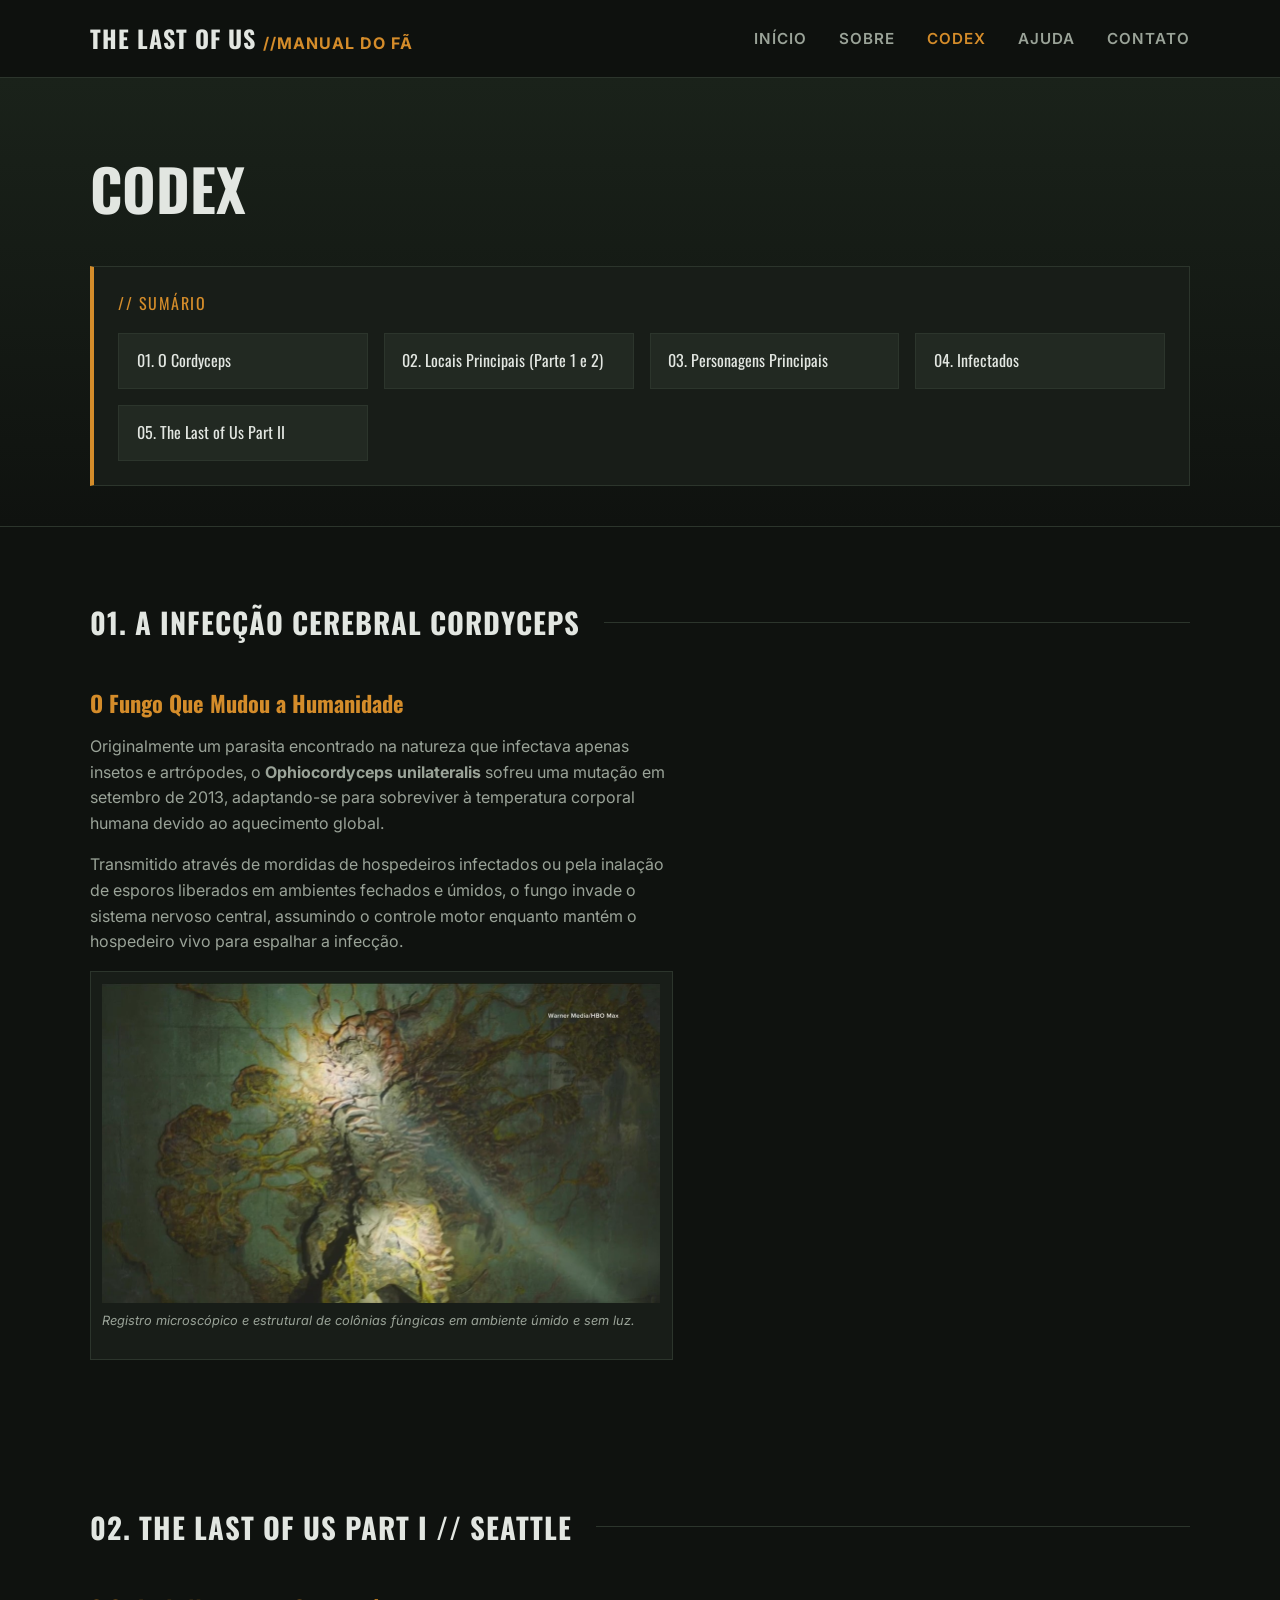
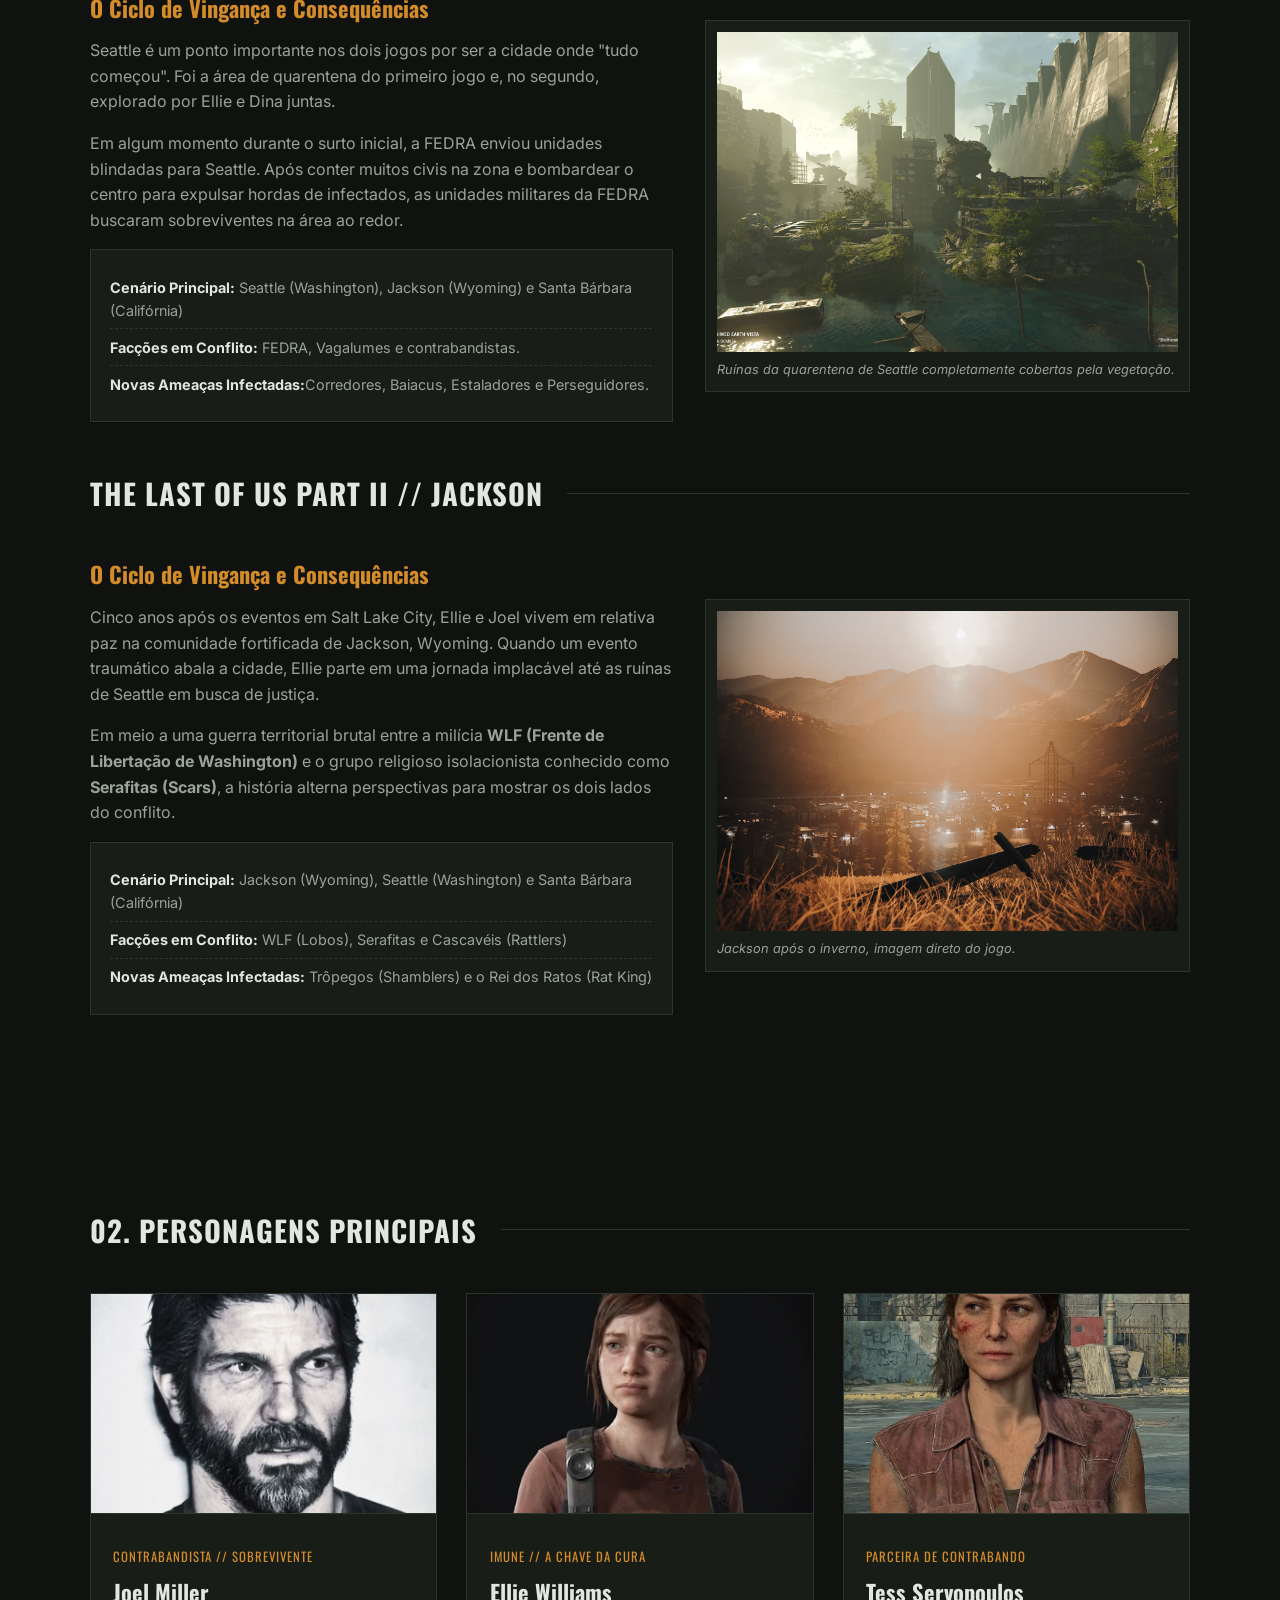
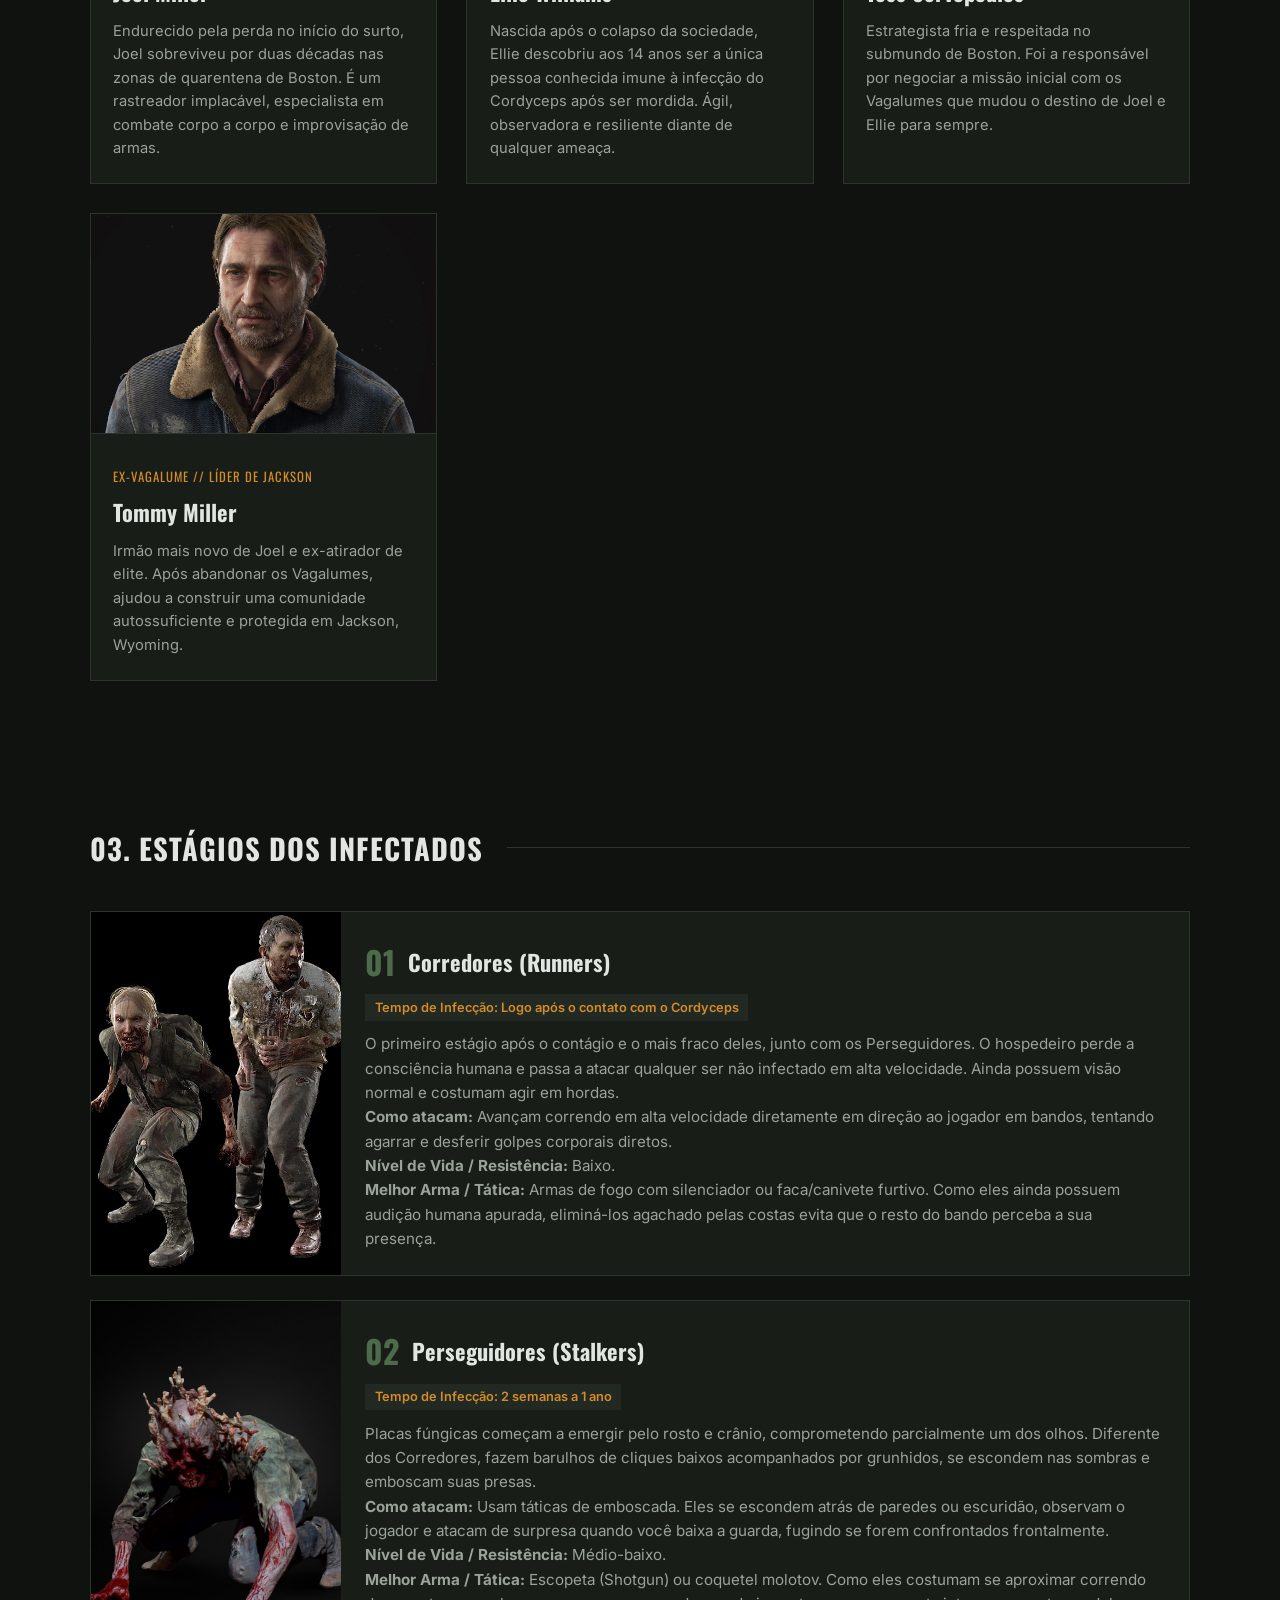
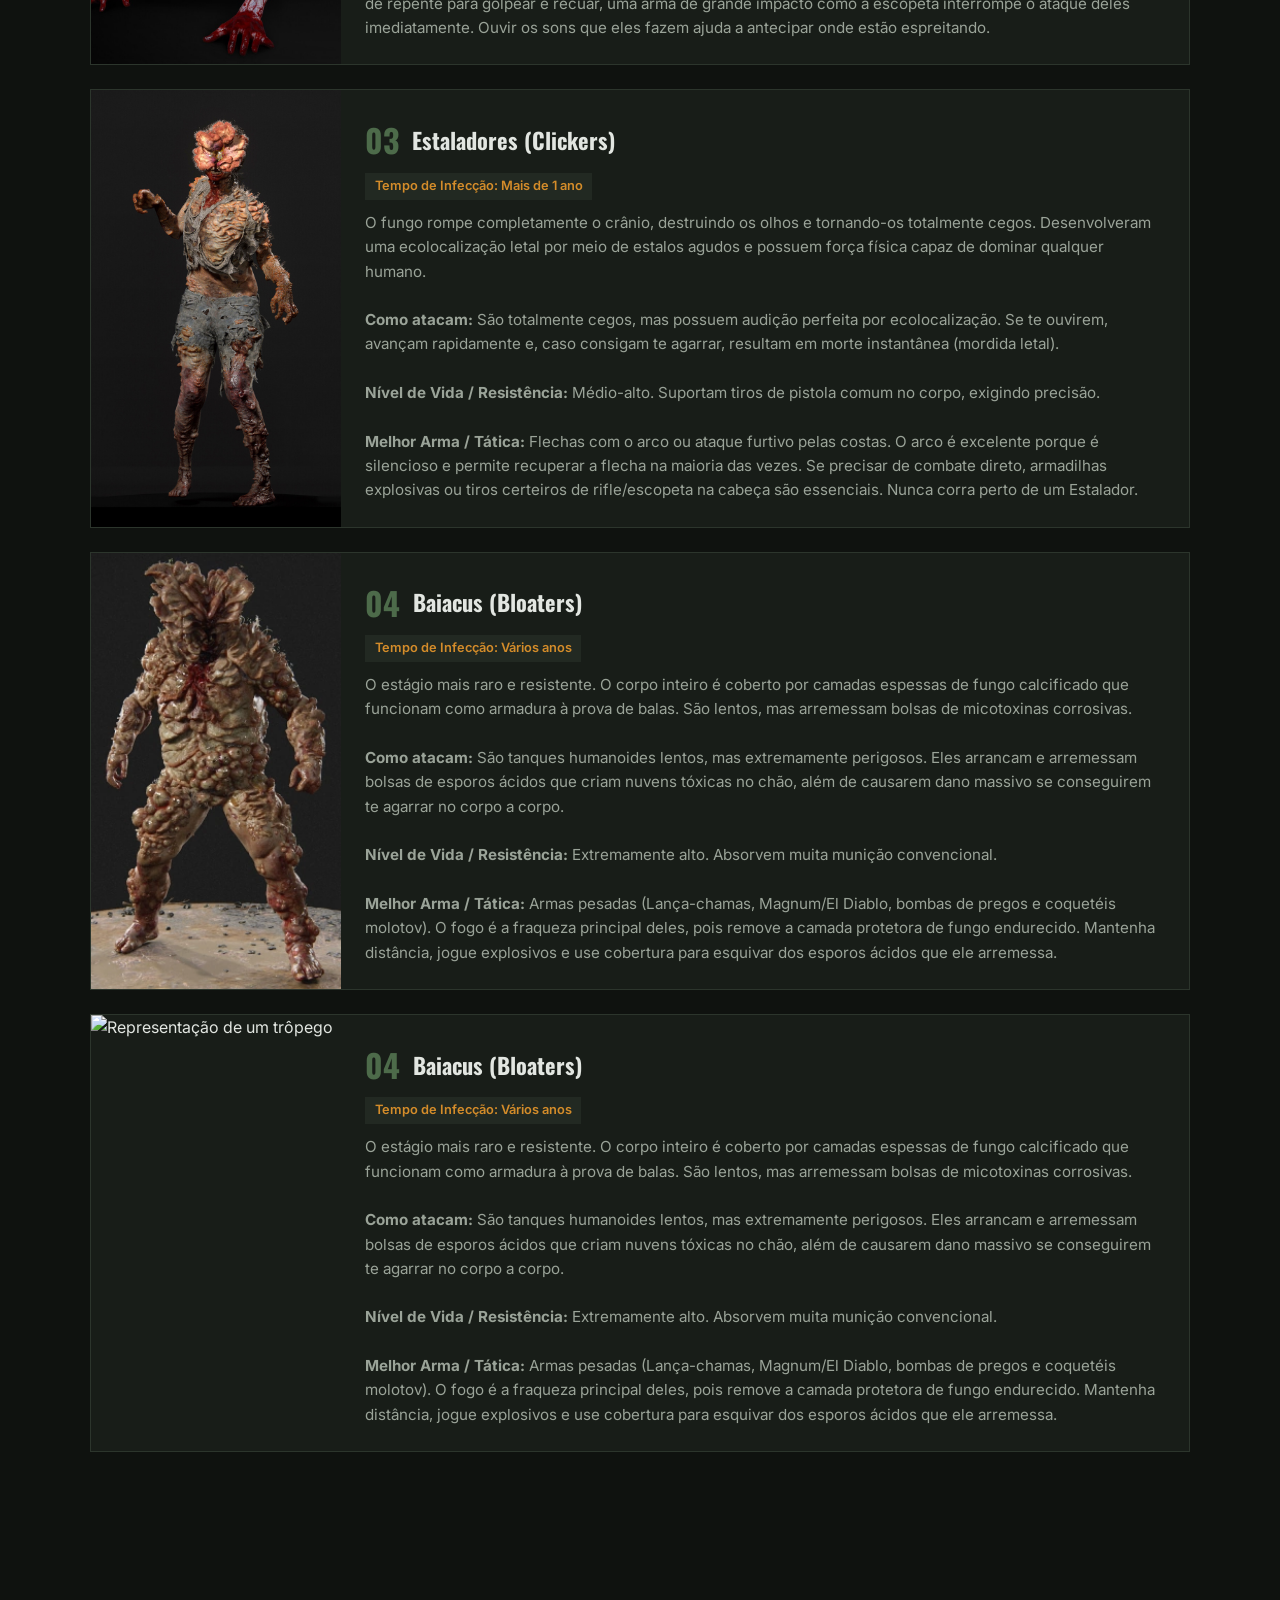
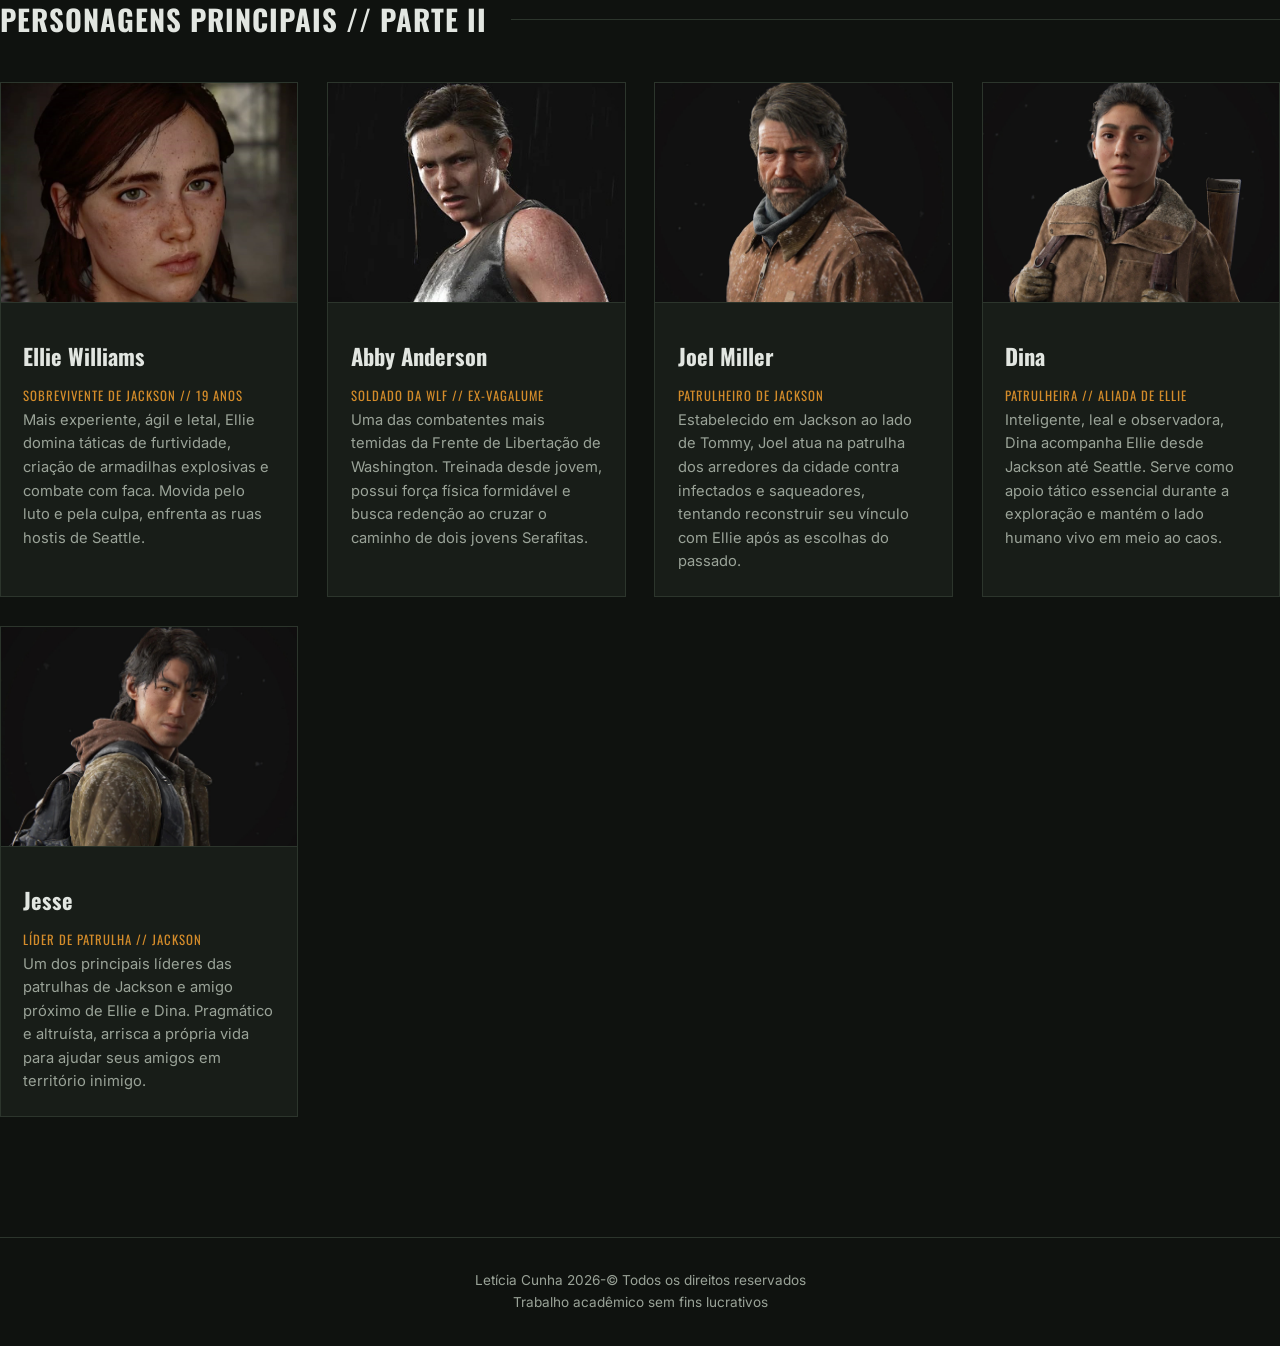
==== commit 1c591391: "mudanças em textos e adição de imagens" ====
--- a/codex.html
+++ b/codex.html
@@ -29,11 +29,7 @@
 
   <section class="codex-hero">
     <div class="container">
-      <span class="tag">ARQUIVO FEDRA // ACESSO RESTRITO</span>
       <h1>CODEX</h1>
-      <p>Base de dados completa sobre a mutação fúngica que dizimou a civilização, os principais sobreviventes e os
-        estágios evolutivos dos infectados.</p>
-
       <nav class="summary-box" aria-label="Sumário do Codex">
         <div class="summary-title">// SUMÁRIO</div>
         <ul class="summary-grid">
@@ -43,18 +39,23 @@
             </a>
           </li>
           <li>
+            <a href="#locais" class="summary-link">
+              02. Locais Principais (Parte 1 e 2)
+            </a>
+          </li>
+          <li>
             <a href="#personagens" class="summary-link">
-              02. Personagens (Parte I)
+              03. Personagens Principais
             </a>
           </li>
           <li>
             <a href="#infectados" class="summary-link">
-              03. Infectados
+              04. Infectados
             </a>
           </li>
           <li>
             <a href="#parte2" class="summary-link">
-              04. The Last of Us Part II
+              05. The Last of Us Part II
             </a>
           </li>
         </ul>
@@ -88,7 +89,70 @@
         </div>
       </div>
   </section>
-
+  <section id="locais" class="section">
+    <div class="container">
+      <div class="section-header">
+        <h2>02. THE LAST OF US PART I // SEATTLE</h2>
+        <div class="line"></div>
+      </div>
+
+      <div class="lore-grid" style="margin-bottom: 3rem;">
+        <div class="lore-text">
+          <h3>O Ciclo de Vingança e Consequências</h3>
+          <p>Seattle é um ponto importante nos dois jogos por ser a cidade onde "tudo começou". Foi a área de quarentena
+            do primeiro jogo e, no segundo, explorado por Ellie e Dina juntas.</p>
+          <p>Em algum momento durante o surto inicial, a FEDRA enviou unidades blindadas para Seattle. Após conter
+            muitos civis na zona e bombardear o centro para expulsar hordas de infectados, as unidades militares da
+            FEDRA buscaram sobreviventes na área ao redor.</p>
+
+          <div class="lore-facts">
+            <ul>
+              <li><strong>Cenário Principal:</strong> Seattle (Washington), Jackson (Wyoming) e Santa Bárbara
+                (Califórnia)</li>
+              <li><strong>Facções em Conflito:</strong> FEDRA, Vagalumes e contrabandistas.</li>
+              <li><strong>Novas Ameaças Infectadas:</strong>Corredores, Baiacus, Estaladores e Perseguidores.</li>
+            </ul>
+          </div>
+        </div>
+
+        <div class="image-frame">
+          <img src="img/seattle2.jpg" alt="Ruínas urbanas tomadas pela vegetação em Seattle">
+          <p class="image-caption">Ruínas da quarentena de Seattle completamente cobertas pela vegetação.</p>
+        </div>
+      </div>
+    </div>
+    <div class="container">
+      <div class="section-header">
+        <h2>THE LAST OF US PART II // JACKSON</h2>
+        <div class="line"></div>
+      </div>
+
+      <div class="lore-grid" style="margin-bottom: 3rem;">
+        <div class="lore-text">
+          <h3>O Ciclo de Vingança e Consequências</h3>
+          <p>Cinco anos após os eventos em Salt Lake City, Ellie e Joel vivem em relativa paz na comunidade fortificada
+            de Jackson, Wyoming. Quando um evento traumático abala a cidade, Ellie parte em uma jornada implacável até
+            as ruínas de Seattle em busca de justiça.</p>
+          <p>Em meio a uma guerra territorial brutal entre a milícia <strong>WLF (Frente de Libertação de
+              Washington)</strong> e o grupo religioso isolacionista conhecido como <strong>Serafitas (Scars)</strong>,
+            a história alterna perspectivas para mostrar os dois lados do conflito.</p>
+
+          <div class="lore-facts">
+            <ul>
+              <li><strong>Cenário Principal:</strong> Jackson (Wyoming), Seattle (Washington) e Santa Bárbara
+                (Califórnia)</li>
+              <li><strong>Facções em Conflito:</strong> WLF (Lobos), Serafitas e Cascavéis (Rattlers)</li>
+              <li><strong>Novas Ameaças Infectadas:</strong> Trôpegos (Shamblers) e o Rei dos Ratos (Rat King)</li>
+            </ul>
+          </div>
+        </div>
+
+        <div class="image-frame">
+          <img src="img/JACKSON.jpg" alt="Ruínas urbanas tomadas pela vegetação em Seattle">
+          <p class="image-caption">Jackson após o inverno, imagem direto do jogo.</p>
+        </div>
+      </div>
+  </section>
   <section id="personagens" class="section">
     <div class="container">
       <div class="section-header">
@@ -110,7 +174,7 @@
 
         <!-- Ellie -->
         <article class="char-card">
-          <img src="img/ellie1.jpg" alt="Retrato representando Ellie Williams">
+          <img src="img/ellie.jpg" alt="Retrato representando Ellie Williams">
           <div class="char-info">
             <span class="char-role">Imune // A Chave da Cura</span>
             <h3>Ellie Williams</h3>
@@ -129,7 +193,7 @@
               os Vagalumes que mudou o destino de Joel e Ellie para sempre.</p>
           </div>
         </article>
-
+        <!--Tommy-->
         <article class="char-card">
           <img src="img/tommy.jpg" alt="Retrato representando Tommy Miller">
           <div class="char-info">
@@ -152,7 +216,7 @@
 
       <div class="infected-list">
         <div class="infected-card">
-          <img src="img/runner.png" alt="Representação sombria de um Corredor">
+          <img src="img/runner.png" alt="Representação de um Corredor">
           <div class="infected-content">
             <div class="stage-header">
               <span class="stage-num">01</span>
@@ -176,7 +240,7 @@
         </div>
 
         <div class="infected-card">
-          <img src="img/stalker.png" alt="Representação de um Perseguidor nas sombras">
+          <img src="img/stalker.png" alt="Representação de um Perseguidor">
           <div class="infected-content">
             <div class="stage-header">
               <span class="stage-num">02</span>
@@ -198,7 +262,7 @@
         </div>
 
         <div class="infected-card">
-          <img src="img/clicker.png" alt="Textura orgânica representando um Estalador">
+          <img src="img/clicker.png" alt="Representação de um Estalador">
           <div class="infected-content">
             <div class="stage-header">
               <span class="stage-num">03</span>
@@ -223,7 +287,7 @@
         </div>
 
         <div class="infected-card">
-          <img src="img/bloater.png" alt="Representação densa e pesada de um Baiacu">
+          <img src="img/bloater.png" alt="Representação de um Baiacu">
           <div class="infected-content">
             <div class="stage-header">
               <span class="stage-num">04</span>
@@ -244,109 +308,98 @@
             </p>
           </div>
         </div>
+        <div class="infected-card">
+          <img src="img/ratking.png" alt="Representação de um trôpego">
+          <div class="infected-content">
+            <div class="stage-header">
+              <span class="stage-num">04</span>
+              <h3>Baiacus (Bloaters)</h3>
+            </div>
+            <span class="infected-meta">Tempo de Infecção: Vários anos</span>
+            <p>O estágio mais raro e resistente. O corpo inteiro é coberto por camadas espessas de fungo calcificado que
+              funcionam como armadura à prova de balas. São lentos, mas arremessam bolsas de micotoxinas
+              corrosivas.<br><br>
+              <b>Como atacam:</b> São tanques humanoides lentos, mas extremamente perigosos. Eles arrancam e arremessam
+              bolsas
+              de esporos ácidos que criam nuvens tóxicas no chão, além de causarem dano massivo se conseguirem te
+              agarrar no corpo a corpo.<br><br>
+              <b>Nível de Vida / Resistência:</b> Extremamente alto. Absorvem muita munição convencional.<br><br>
+              <b>Melhor Arma / Tática:</b> Armas pesadas (Lança-chamas, Magnum/El Diablo, bombas de pregos e coquetéis
+              molotov). O fogo é a fraqueza principal deles, pois remove a camada protetora de fungo endurecido.
+              Mantenha distância, jogue explosivos e use cobertura para esquivar dos esporos ácidos que ele arremessa.
+            </p>
+          </div>
+        </div>
       </div>
     </div>
   </section>
   <!--2 -->
   <section id="parte2" class="section">
-    <div class="container">
-      <div class="section-header">
-        <h2>04. THE LAST OF US PART II // SEATTLE</h2>
-        <div class="line"></div>
-      </div>
-
-      <div class="lore-grid" style="margin-bottom: 3rem;">
-        <div class="lore-text">
-          <h3>O Ciclo de Vingança e Consequências</h3>
-          <p>Cinco anos após os eventos em Salt Lake City, Ellie e Joel vivem em relativa paz na comunidade fortificada
-            de Jackson, Wyoming. Quando um evento traumático abala a cidade, Ellie parte em uma jornada implacável até
-            as ruínas de Seattle em busca de justiça.</p>
-          <p>Em meio a uma guerra territorial brutal entre a milícia <strong>WLF (Frente de Libertação de
-              Washington)</strong> e o grupo religioso isolacionista conhecido como <strong>Serafitas (Scars)</strong>,
-            a história alterna perspectivas para mostrar os dois lados do conflito.</p>
-
-          <div class="lore-facts">
-            <ul>
-              <li><strong>Cenário Principal:</strong> Jackson (Wyoming), Seattle (Washington) e Santa Bárbara
-                (Califórnia)</li>
-              <li><strong>Facções em Conflito:</strong> WLF (Lobos), Serafitas e Cascavéis (Rattlers)</li>
-              <li><strong>Novas Ameaças Infectadas:</strong> Trôpegos (Shamblers) e o Rei dos Ratos (Rat King)</li>
-            </ul>
-          </div>
-        </div>
-
-        <div class="image-frame">
-          <img src="img/seattle.jpg" alt="Ruínas urbanas tomadas pela vegetação em Seattle">
-          <p class="image-caption">Ruínas tomadas pela vegetação e chuvas constantes na zona de quarentena abandonada de
-            Seattle.</p>
-        </div>
-      </div>
-
-      <div class="section-header">
-        <h2>PERSONAGENS PRINCIPAIS // PARTE II</h2>
-        <div class="line"></div>
-      </div>
-
-      <div class="cards-grid">
-        <!-- Ellie -->
-        <article class="char-card">
-          <img src="img/ellie2.jpg" alt="Ellie em The Last of Us Part II">
-          <div class="char-info">
-            <h3>Ellie Williams</h3>
-            <span class="char-role">Sobrevivente de Jackson // 19 Anos</span>
-
-            <p>Mais experiente, ágil e letal, Ellie domina táticas de furtividade, criação de armadilhas explosivas e
-              combate com faca. Movida pelo luto e pela culpa, enfrenta as ruas hostis de Seattle.</p>
-          </div>
-        </article>
-
-        <!-- Abby -->
-        <article class="char-card">
-          <img src="img/abby2.jpg" alt="Abby Anderson">
-          <div class="char-info">
-            <h3>Abby Anderson</h3>
-            <span class="char-role">Soldado da WLF // Ex-Vagalume</span>
-
-            <p>Uma das combatentes mais temidas da Frente de Libertação de Washington. Treinada desde jovem, possui
-              força física formidável e busca redenção ao cruzar o caminho de dois jovens Serafitas.</p>
-          </div>
-        </article>
-
-        <!-- Joel -->
-        <article class="char-card">
-          <img src="img/joel2.jpg" alt="Joel Miller em Jackson">
-          <div class="char-info">
-            <h3>Joel Miller</h3>
-            <span class="char-role">Patrulheiro de Jackson</span>
-
-            <p>Estabelecido em Jackson ao lado de Tommy, Joel atua na patrulha dos arredores da cidade contra infectados
-              e saqueadores, tentando reconstruir seu vínculo com Ellie após as escolhas do passado.</p>
-          </div>
-        </article>
-
-        <!-- Dina -->
-        <article class="char-card">
-          <img src="img/dina.jpg" alt="Dina">
-          <div class="char-info">
-            <h3>Dina</h3>
-            <span class="char-role">Patrulheira // Aliada de Ellie</span>
-
-            <p>Inteligente, leal e observadora, Dina acompanha Ellie desde Jackson até Seattle. Serve como apoio tático
-              essencial durante a exploração e mantém o lado humano vivo em meio ao caos.</p>
-          </div>
-        </article>
-
-        <!-- Jesse -->
-        <article class="char-card">
-          <img src="img/jesse.jpg" alt="Jesse">
-          <div class="char-info">
-            <h3>Jesse</h3>
-            <span class="char-role">Líder de Patrulha // Jackson</span>
-            <p>Um dos principais líderes das patrulhas de Jackson e amigo próximo de Ellie e Dina. Pragmático e
-              altruísta, arrisca a própria vida para ajudar seus amigos em território inimigo.</p>
-          </div>
-        </article>
-      </div>
+    <div class="section-header">
+      <h2>PERSONAGENS PRINCIPAIS // PARTE II</h2>
+      <div class="line"></div>
+    </div>
+
+    <div class="cards-grid">
+      <!-- Ellie -->
+      <article class="char-card">
+        <img src="img/ellie1.jpg" alt="Ellie em The Last of Us Part II">
+        <div class="char-info">
+          <h3>Ellie Williams</h3>
+          <span class="char-role">Sobrevivente de Jackson // 19 Anos</span>
+
+          <p>Mais experiente, ágil e letal, Ellie domina táticas de furtividade, criação de armadilhas explosivas e
+            combate com faca. Movida pelo luto e pela culpa, enfrenta as ruas hostis de Seattle.</p>
+        </div>
+      </article>
+
+      <!-- Abby -->
+      <article class="char-card">
+        <img src="img/abby.jpg" alt="Abby Anderson">
+        <div class="char-info">
+          <h3>Abby Anderson</h3>
+          <span class="char-role">Soldado da WLF // Ex-Vagalume</span>
+
+          <p>Uma das combatentes mais temidas da Frente de Libertação de Washington. Treinada desde jovem, possui
+            força física formidável e busca redenção ao cruzar o caminho de dois jovens Serafitas.</p>
+        </div>
+      </article>
+
+      <!-- Joel -->
+      <article class="char-card">
+        <img src="img/joel2.jpg" alt="Joel Miller em Jackson">
+        <div class="char-info">
+          <h3>Joel Miller</h3>
+          <span class="char-role">Patrulheiro de Jackson</span>
+
+          <p>Estabelecido em Jackson ao lado de Tommy, Joel atua na patrulha dos arredores da cidade contra infectados
+            e saqueadores, tentando reconstruir seu vínculo com Ellie após as escolhas do passado.</p>
+        </div>
+      </article>
+
+      <!-- Dina -->
+      <article class="char-card">
+        <img src="img/dina.jpg" alt="Dina">
+        <div class="char-info">
+          <h3>Dina</h3>
+          <span class="char-role">Patrulheira // Aliada de Ellie</span>
+
+          <p>Inteligente, leal e observadora, Dina acompanha Ellie desde Jackson até Seattle. Serve como apoio tático
+            essencial durante a exploração e mantém o lado humano vivo em meio ao caos.</p>
+        </div>
+      </article>
+
+      <!-- Jesse -->
+      <article class="char-card">
+        <img src="img/jesse.jpg" alt="Jesse">
+        <div class="char-info">
+          <h3>Jesse</h3>
+          <span class="char-role">Líder de Patrulha // Jackson</span>
+          <p>Um dos principais líderes das patrulhas de Jackson e amigo próximo de Ellie e Dina. Pragmático e
+            altruísta, arrisca a própria vida para ajudar seus amigos em território inimigo.</p>
+        </div>
+      </article>
+    </div>
     </div>
   </section>
   <a href="#topo" class="back-to-top">&uarr; TOPO</a>
